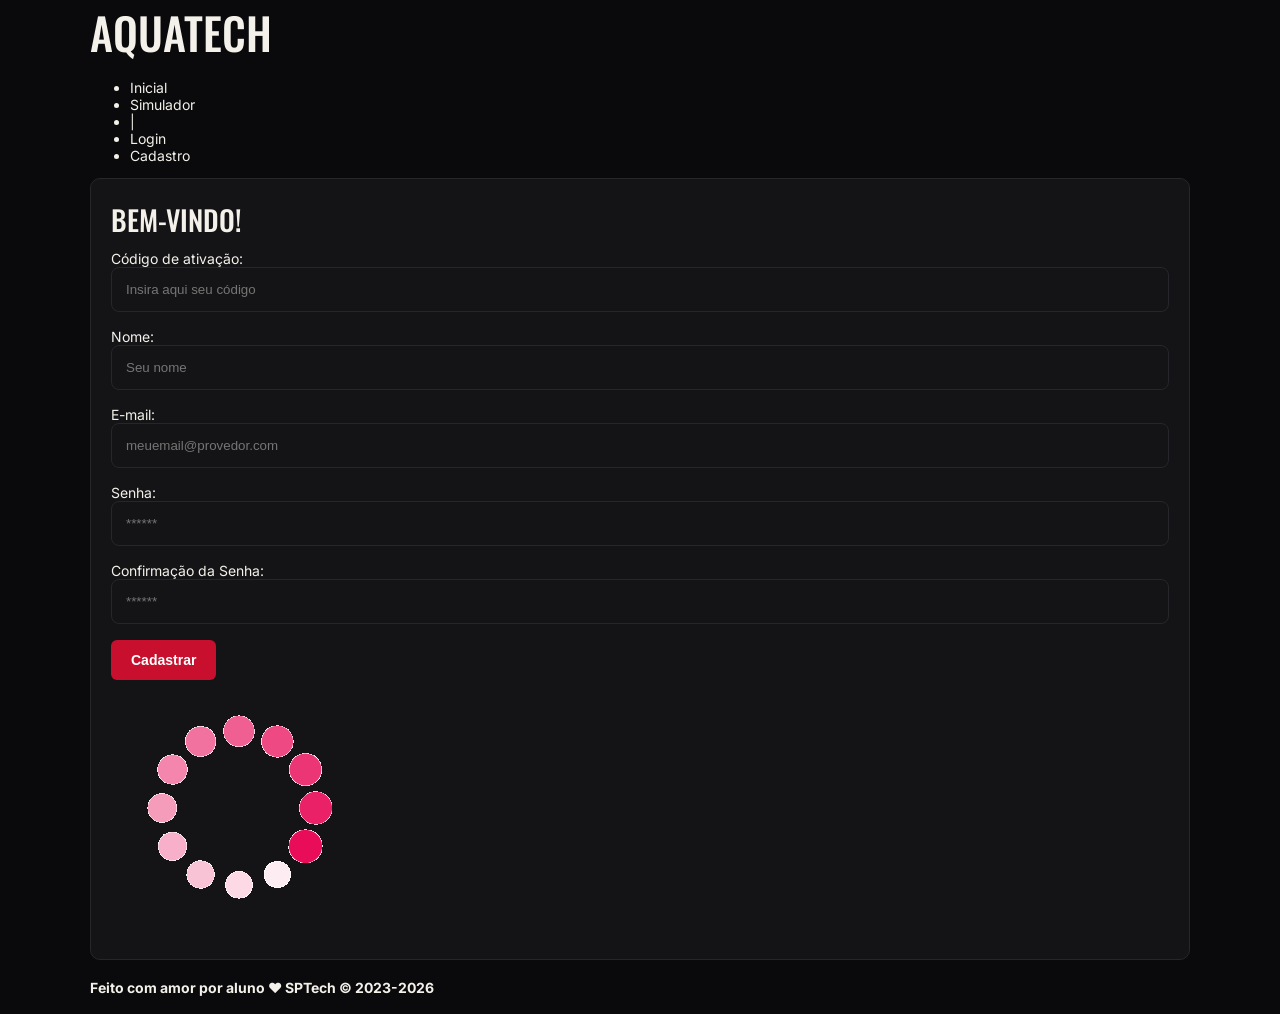
==== web-data-viz/public/cadastro.html @ 77195422 "Primeiro commit" ====
<!DOCTYPE html>
<html lang="pt-br">

<head>
  <meta charset="UTF-8" />
  <meta http-equiv="X-UA-Compatible" content="IE=edge" />
  <meta name="viewport" content="width=device-width, initial-scale=1.0" />

  <title>AquaTech | Cadastro</title>

  <script src="./js/sessao.js"></script>

  <link rel="stylesheet" href="./css/estilo.css" />
  <link rel="icon" href="./assets/icon/favicon2.ico" />
  <link rel="preconnect" href="https://fonts.gstatic.com" />
</head>

<body onload="listar()">
  <!--header inicio-->
  <div class="header">
    <div class="container">
      <h1 class="titulo">AquaTech</h1>
      <ul class="navbar">
        <li>
          <a href="index.html">Inicial</a>
        </li>
        <li>
          <a href="simulador.html">Simulador</a>
        </li>
        <li>|</li>
        <li>
          <a href="login.html">Login</a>
        </li>
        <li class="agora">
          <a href="#">Cadastro</a>
        </li>
      </ul>
    </div>
  </div>
  <!--header fim-->

  <div class="login">
    <div class="alerta_erro">
      <div class="card_erro" id="cardErro">
        <span id="mensagem_erro"></span>
      </div>
    </div>
    <div class="container">
      <div class="card card-cadastro">
        <h2>Bem-vindo!</h2>
        <div class="formulario">
          <!--
                         Para inserir mais um campo, copie uma das inputs abaixo.
                         Assim que inserir vá para o script abaixo.
                     -->
          <div class="campo">
            <span>Código de ativação:</span>
            <input id="codigo_input" type="text" placeholder="Insira aqui seu código" />
          </div>
          <div class="campo">
            <span>Nome:</span>
            <input id="nome_input" type="text" placeholder="Seu nome" />
          </div>
          <div class="campo">
            <span>E-mail:</span>
            <input id="email_input" type="text" placeholder="meuemail@provedor.com" />
          </div>
          <div class="campo">
            <span>Senha:</span>
            <input id="senha_input" type="password" placeholder="******" />
          </div>
          <div class="campo">
            <span>Confirmação da Senha:</span>
            <input id="confirmacao_senha_input" type="password" placeholder="******" />
          </div>
          <button class="botao" onclick="cadastrar()">Cadastrar</button>
        </div>
        <div id="div_aguardar" class="loading-div">
          <img src="./assets/circle-loading.gif" id="loading-gif" />
        </div>

        <div id="div_erros_login"></div>
      </div>
    </div>
  </div>

  <!--footer inicio-->
  <div class="footer">
    <div class="container">
      <h4>Feito com amor por aluno &hearts; SPTech &copy; 2023-2026</h4>
    </div>
  </div>
  <!--footer fim-->
</body>

</html>

<script>

  // Array para armazenar empresas cadastradas para validação de código de ativação 
  let listaEmpresasCadastradas = [];

  function cadastrar() {
    // aguardar();

    //Recupere o valor da nova input pelo nome do id
    // Agora vá para o método fetch logo abaixo
    var nomeVar = nome_input.value;
    var emailVar = email_input.value;
    var senhaVar = senha_input.value;
    var confirmacaoSenhaVar = confirmacao_senha_input.value;
    var codigoVar = codigo_input.value;
    var idEmpresaVincular

    // Verificando se há algum campo em branco
    if (
      nomeVar == "" ||
      emailVar == "" ||
      senhaVar == "" ||
      confirmacaoSenhaVar == "" ||
      codigoVar == ""
    ) {
      cardErro.style.display = "block";
      mensagem_erro.innerHTML =
        "(Mensagem de erro para todos os campos em branco)";

      finalizarAguardar();
      return false;
    } else {
      setInterval(sumirMensagem, 5000);
    }

    // Verificando se o código de ativação é de alguma empresa cadastrada
    for (let i = 0; i < listaEmpresasCadastradas.length; i++) {
      if (listaEmpresasCadastradas[i].codigo_ativacao == codigoVar) {
        idEmpresaVincular = listaEmpresasCadastradas[i].id
        console.log("Código de ativação válido.");
        break;
      } else {
        cardErro.style.display = "block";
        mensagem_erro.innerHTML = "(Mensagem de erro para código inválido)";
        finalizarAguardar();
      }
    }

    // Enviando o valor da nova input
    fetch("/usuarios/cadastrar", {
      method: "POST",
      headers: {
        "Content-Type": "application/json",
      },
      body: JSON.stringify({
        // crie um atributo que recebe o valor recuperado aqui
        // Agora vá para o arquivo routes/usuario.js
        nomeServer: nomeVar,
        emailServer: emailVar,
        senhaServer: senhaVar,
        idEmpresaVincularServer: idEmpresaVincular
      }),
    })
      .then(function (resposta) {
        console.log("resposta: ", resposta);

        if (resposta.ok) {
          cardErro.style.display = "block";

          mensagem_erro.innerHTML =
            "Cadastro realizado com sucesso! Redirecionando para tela de Login...";

          setTimeout(() => {
            window.location = "login.html";
          }, "2000");

          limparFormulario();
          finalizarAguardar();
        } else {
          throw "Houve um erro ao tentar realizar o cadastro!";
        }
      })
      .catch(function (resposta) {
        console.log(`#ERRO: ${resposta}`);
        finalizarAguardar();
      });

    return false;
  }

  // Listando empresas cadastradas 
  function listar() {
    fetch("/empresas/listar", {
      method: "GET",
    })
      .then(function (resposta) {
        resposta.json().then((empresas) => {
          empresas.forEach((empresa) => {
            listaEmpresasCadastradas.push(empresa);

            console.log("listaEmpresasCadastradas")
            console.log(listaEmpresasCadastradas[0].codigo_ativacao)
          });
        });
      })
      .catch(function (resposta) {
        console.log(`#ERRO: ${resposta}`);
      });
  }

  function sumirMensagem() {
    cardErro.style.display = "none";
  }
</script>
---- web-data-viz/public/css/estilo.css ----
@import url('https://fonts.googleapis.com/css2?family=Inter:wght@400;500;600&family=Oswald:wght@500&display=swap');

/* ===== BASE ===== */
* { box-sizing: border-box; }

body {
  margin: 0;
  background: #0a0a0c;
  color: #f4f1ea;
  font-family: 'Inter', sans-serif;
  font-size: 14px;
}

a { color: inherit; text-decoration: none; } /* customização da tag em específico */
p { margin: 0 0 10px; }

h1, h2, h3 {
  margin: 0 0 10px;
  font-family: 'Oswald', sans-serif;
  font-weight: 500;
  text-transform: uppercase;
}
h1 { font-size: 44px; }
h2 { font-size: 28px; }
h3 { font-size: 22px; }

/* ===== CLASSES GENÉRICAS ===== */
.container { width: 90%; max-width: 1100px; margin: 0 auto; }
.vermelho { color: #e0143a; }
.cinza { color: #8b8b93; }
.pequeno { font-size: 12px; }
.centro { text-align: center; }

/* alinha itens lado a lado, um em cada ponta */
.linha { display: flex; justify-content: space-between; align-items: center; gap: 16px; }

/* grades de colunas */
.col2, .col3, .col4 { display: grid; gap: 16px; margin-bottom: 16px; }
.col2 { grid-template-columns: 2fr 1fr; }
.col3 { grid-template-columns: repeat(3, 1fr); }
.col4 { grid-template-columns: repeat(4, 1fr); }

/* caixas */
.card { background: #141417; border: 1px solid #26262b; border-radius: 10px; padding: 20px; }
.destaque { background: #1b0a0f; border-color: #4a0f1a; }
.selecionado { border-color: #c8102e; }

/* botão e formulário */
.botao {
  display: inline-block; padding: 12px 20px;
  background: #c8102e; color: #fff;
  border: 0; border-radius: 6px;
  font-size: 14px; font-weight: 600; cursor: pointer;
}
.botao.borda { background: transparent; border: 1px solid #2d2d33; }

label { display: block; margin-bottom: 8px; font-weight: 500; }
input {
  width: 100%; padding: 14px; margin-bottom: 16px;
  background: #141417; color: #f4f1ea;
  border: 1px solid #26262b; border-radius: 8px;
}
input[type=checkbox] { width: auto; margin-right: 8px; }

/* tabela */
table { width: 100%; border-collapse: collapse; }
th { padding: 10px; background: #18181c; text-align: left; font-size: 11px; font-weight: 400; text-transform: uppercase; color: #8b8b93; }
td { padding: 12px 10px; border-top: 1px solid #26262b; }

/* ===== TELAS DE LOGIN / CADASTRO ===== */
.auth { display: flex; min-height: 100vh; }

.auth-imagem {
  flex: 1.1; padding: 40px;
  display: flex; flex-direction: column; justify-content: space-between;
  background: linear-gradient(to top, #000 0%, rgba(0,0,0,.2) 60%), url('../assets/imgs/hero-academia.jpg') center top / cover;
}
.auth-imagem h1 { font-size: 60px; }

.auth-form { flex: 1; padding: 40px 60px; display: flex; flex-direction: column; justify-content: center; }
.auth-form form { width: 100%; max-width: 460px; margin: 0 auto; }
.auth-form .botao { width: 100%; margin-top: 10px; }

/* ===== TELAS DO SISTEMA ===== */
.topo { padding: 22px 0; border-bottom: 1px solid #1e1e22; }
.menu a { margin-left: 24px; color: #9a9aa2; }
.menu a.ativo { color: #e0143a; font-weight: 600; }

.letra { margin-right: 10px; padding: 4px 10px; background: #2a0b12; border-radius: 4px; color: #e0143a; font-family: 'Oswald', sans-serif; }

.barras { display: flex; align-items: flex-end; justify-content: space-around; height: 120px; }
.barra { width: 40px; background: #c8102e; }

.rodape { margin-top: 40px; padding: 24px 0; border-top: 1px solid #1e1e22; color: #8b8b93; font-size: 12px; }

/* ===== CELULAR ===== */
@media (max-width: 800px) {
  .auth { display: block; }
  .auth-imagem { display: none; }
  .auth-form { padding: 30px 20px; }
  .col2, .col3, .col4 { grid-template-columns: 1fr; }
  .linha { flex-wrap: wrap; }
}
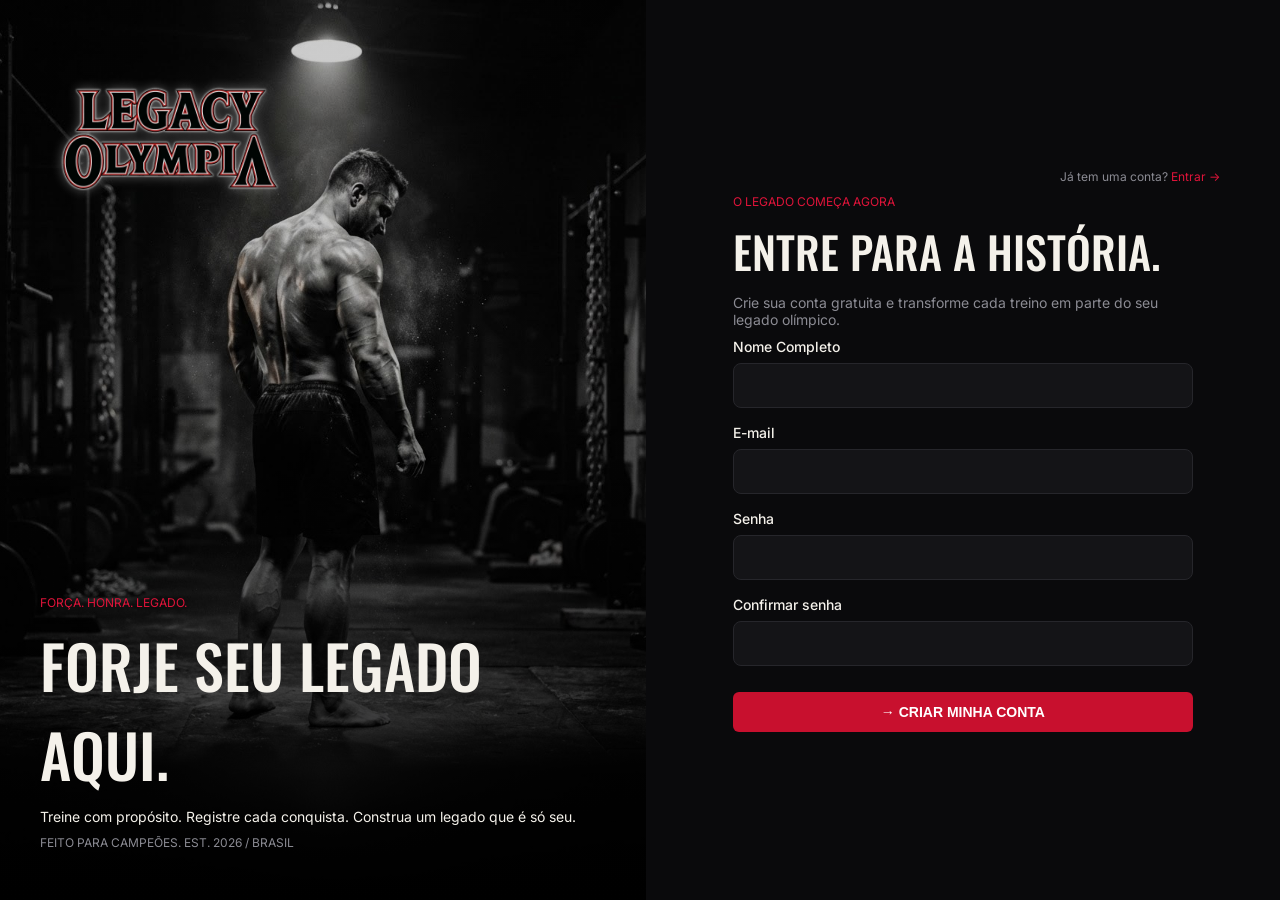
==== commit 23db1e65: "Primeira forma do site" ====
--- a/web-data-viz/public/cadastro.html
+++ b/web-data-viz/public/cadastro.html
@@ -2,210 +2,147 @@
 <html lang="pt-br">
 
 <head>
-  <meta charset="UTF-8" />
-  <meta http-equiv="X-UA-Compatible" content="IE=edge" />
-  <meta name="viewport" content="width=device-width, initial-scale=1.0" />
-
-  <title>AquaTech | Cadastro</title>
-
-  <script src="./js/sessao.js"></script>
-
-  <link rel="stylesheet" href="./css/estilo.css" />
-  <link rel="icon" href="./assets/icon/favicon2.ico" />
-  <link rel="preconnect" href="https://fonts.gstatic.com" />
+  <meta charset="UTF-8">
+  <meta name="viewport" content="width=device-width, initial-scale=1.0">
+  <title>Legacy Olympia | Cadastro</title>
+  <link rel="stylesheet" href="./css/estilo.css">
 </head>
 
-<body onload="listar()">
-  <!--header inicio-->
-  <div class="header">
-    <div class="container">
-      <h1 class="titulo">AquaTech</h1>
-      <ul class="navbar">
-        <li>
-          <a href="index.html">Inicial</a>
-        </li>
-        <li>
-          <a href="simulador.html">Simulador</a>
-        </li>
-        <li>|</li>
-        <li>
-          <a href="login.html">Login</a>
-        </li>
-        <li class="agora">
-          <a href="#">Cadastro</a>
-        </li>
-      </ul>
-    </div>
-  </div>
-  <!--header fim-->
+<body onload="listar(); validar()">
+  <div class="auth">
 
-  <div class="login">
-    <div class="alerta_erro">
-      <div class="card_erro" id="cardErro">
-        <span id="mensagem_erro"></span>
+    <div class="auth-imagem">
+      <img src="./assets/logo-legacy-olympia.png" alt="Legacy Olympia" class="logo">
+      <div>
+        <p class="vermelho pequeno">FORÇA. HONRA. LEGADO.</p>
+        <h1>Forje seu legado aqui.</h1>
+        <p>Treine com propósito. Registre cada conquista. Construa um legado que é só seu.</p>
+        <p class="cinza pequeno">FEITO PARA CAMPEÕES. EST. 2026 / BRASIL</p>
       </div>
     </div>
-    <div class="container">
-      <div class="card card-cadastro">
-        <h2>Bem-vindo!</h2>
-        <div class="formulario">
-          <!--
-                         Para inserir mais um campo, copie uma das inputs abaixo.
-                         Assim que inserir vá para o script abaixo.
-                     -->
-          <div class="campo">
-            <span>Código de ativação:</span>
-            <input id="codigo_input" type="text" placeholder="Insira aqui seu código" />
-          </div>
-          <div class="campo">
-            <span>Nome:</span>
-            <input id="nome_input" type="text" placeholder="Seu nome" />
-          </div>
-          <div class="campo">
-            <span>E-mail:</span>
-            <input id="email_input" type="text" placeholder="meuemail@provedor.com" />
-          </div>
-          <div class="campo">
-            <span>Senha:</span>
-            <input id="senha_input" type="password" placeholder="******" />
-          </div>
-          <div class="campo">
-            <span>Confirmação da Senha:</span>
-            <input id="confirmacao_senha_input" type="password" placeholder="******" />
-          </div>
-          <button class="botao" onclick="cadastrar()">Cadastrar</button>
-        </div>
-        <div id="div_aguardar" class="loading-div">
-          <img src="./assets/circle-loading.gif" id="loading-gif" />
-        </div>
 
-        <div id="div_erros_login"></div>
-      </div>
+    <div class="auth-form">
+      <p class="cinza pequeno" style="text-align: right;">Já tem uma conta? <a href="login.html" class="vermelho">Entrar →</a></p>
+
+      <form onsubmit="return false">
+        <p class="vermelho pequeno">O LEGADO COMEÇA AGORA</p>
+        <h1>Entre para a história.</h1>
+        <p class="cinza">Crie sua conta gratuita e transforme cada treino em parte do seu legado olímpico.</p>
+
+        <!-- <label>Nome completo</label>
+        <input id="nome_input" oninput="validar()" type="text" placeholder="Como você se chama?">
+
+        <label>E-mail</label>
+        <input id="email_input" oninput="validar()" type="text" placeholder="seuemail@exemplo.com">
+
+        <label>Senha</label>
+        <input id="senha_input" oninput="validar()" type="password" placeholder="Crie uma senha segura">
+
+        <label>Confirmar senha</label>
+        <input id="confirmacao_senha_input" oninput="validar()" type="password" placeholder="Repita sua senha"> -->
+
+        <label>Nome Completo</label>
+        <input type="text" id="nome_input">
+
+        <label>E-mail</label>
+        <input type="text" id="email_input">
+
+        <label>Senha</label>
+        <input type="text" id="senha_input">
+
+        <label>Confirmar senha</label>
+        <input type="text" id="confirmacao_senha_input">
+
+        <div id="div_mensagem" class="mensagem"></div>
+
+        <button class="botao" onclick="cadastrar()">→ CRIAR MINHA CONTA</button>
+      </form>
+
     </div>
+
   </div>
-
-  <!--footer inicio-->
-  <div class="footer">
-    <div class="container">
-      <h4>Feito com amor por aluno &hearts; SPTech &copy; 2023-2026</h4>
-    </div>
-  </div>
-  <!--footer fim-->
 </body>
 
 </html>
 
 <script>
+let usuariosCadastrados = [];
 
-  // Array para armazenar empresas cadastradas para validação de código de ativação 
-  let listaEmpresasCadastradas = [];
 
-  function cadastrar() {
-    // aguardar();
+// VERIFICAÇÃO
+// VERIFICAÇÃO
+function campoNull(campos) {
+  for (let i = 0; i < campos.length; i++) {
+    if (campos[i] === "") {
+      return true;
+    }
+  }
+  return false;
+}
 
-    //Recupere o valor da nova input pelo nome do id
-    // Agora vá para o método fetch logo abaixo
-    var nomeVar = nome_input.value;
-    var emailVar = email_input.value;
-    var senhaVar = senha_input.value;
-    var confirmacaoSenhaVar = confirmacao_senha_input.value;
-    var codigoVar = codigo_input.value;
-    var idEmpresaVincular
+function campoInvalid(campos) {
+  const [nome, email, senha, confirmacaoSenha] = campos;
+  
+  return (
+    nome.trim().length < 1 ||
+    (!email.includes("@") || !email.includes(".")) ||
+    senha != confirmacaoSenha
+  );
+}
 
-    // Verificando se há algum campo em branco
-    if (
-      nomeVar == "" ||
-      emailVar == "" ||
-      senhaVar == "" ||
-      confirmacaoSenhaVar == "" ||
-      codigoVar == ""
-    ) {
-      cardErro.style.display = "block";
-      mensagem_erro.innerHTML =
-        "(Mensagem de erro para todos os campos em branco)";
+function validar(campos) {
+  // let mensagem = "";
 
-      finalizarAguardar();
-      return false;
-    } else {
-      setInterval(sumirMensagem, 5000);
-    }
+  // verfica se tem campos nulos
+  if (campoNull(campos)) {
+    div_mensagem.innerHTML = `Todos os campos devem ser preenchidos!`;
+    return false;
+  } 
+  
+  if (campoInvalid(campos)) {
+    div_mensagem.innerHTML = `Campos inválidos!`;
+    return false;
+  }
+  
+}
+// VERIFICAÇÃO
+// VERIFICAÇÃO
 
-    // Verificando se o código de ativação é de alguma empresa cadastrada
-    for (let i = 0; i < listaEmpresasCadastradas.length; i++) {
-      if (listaEmpresasCadastradas[i].codigo_ativacao == codigoVar) {
-        idEmpresaVincular = listaEmpresasCadastradas[i].id
-        console.log("Código de ativação válido.");
-        break;
-      } else {
-        cardErro.style.display = "block";
-        mensagem_erro.innerHTML = "(Mensagem de erro para código inválido)";
-        finalizarAguardar();
-      }
-    }
 
-    // Enviando o valor da nova input
+function cadastrar() {
+  var nomeVar = nome_input.value;
+  var emailVar = email_input.value;
+  var senhaVar = senha_input.value;
+  var confirmacaoSenhaVar = confirmacao_senha_input.value;
+
+  const campos = [nomeVar, emailVar, senhaVar, confirmacaoSenhaVar];
+
+    if (!verificarCampos(campos)) return false;
+
     fetch("/usuarios/cadastrar", {
       method: "POST",
-      headers: {
-        "Content-Type": "application/json",
-      },
+      headers: { "Content-Type": "application/json" },
       body: JSON.stringify({
-        // crie um atributo que recebe o valor recuperado aqui
-        // Agora vá para o arquivo routes/usuario.js
         nomeServer: nomeVar,
         emailServer: emailVar,
-        senhaServer: senhaVar,
-        idEmpresaVincularServer: idEmpresaVincular
-      }),
+        senhaServer: senhaVar
+      })
     })
       .then(function (resposta) {
-        console.log("resposta: ", resposta);
-
         if (resposta.ok) {
-          cardErro.style.display = "block";
-
-          mensagem_erro.innerHTML =
-            "Cadastro realizado com sucesso! Redirecionando para tela de Login...";
-
-          setTimeout(() => {
+          mostrarMensagem("✅ Cadastro realizado com sucesso! Redirecionando para o login...", "ok");
+          setTimeout(function () {
             window.location = "login.html";
-          }, "2000");
-
-          limparFormulario();
-          finalizarAguardar();
+          }, 2000);
         } else {
-          throw "Houve um erro ao tentar realizar o cadastro!";
+          mostrarMensagem("❌ Houve um erro ao tentar realizar o cadastro.", "erro");
         }
       })
-      .catch(function (resposta) {
-        console.log(`#ERRO: ${resposta}`);
-        finalizarAguardar();
-      });
-
-    return false;
-  }
-
-  // Listando empresas cadastradas 
-  function listar() {
-    fetch("/empresas/listar", {
-      method: "GET",
-    })
-      .then(function (resposta) {
-        resposta.json().then((empresas) => {
-          empresas.forEach((empresa) => {
-            listaEmpresasCadastradas.push(empresa);
-
-            console.log("listaEmpresasCadastradas")
-            console.log(listaEmpresasCadastradas[0].codigo_ativacao)
-          });
-        });
-      })
-      .catch(function (resposta) {
-        console.log(`#ERRO: ${resposta}`);
+      .catch(function (erro) {
+        console.log(erro);
+        mostrarMensagem("❌ Não foi possível se conectar ao servidor.", "erro");
       });
   }
 
-  function sumirMensagem() {
-    cardErro.style.display = "none";
-  }
-</script>+  
+</script>
--- a/web-data-viz/public/css/estilo.css
+++ b/web-data-viz/public/css/estilo.css
@@ -11,7 +11,7 @@
   font-size: 14px;
 }
 
-a { color: inherit; text-decoration: none; } /* customização da tag em específico */
+a { color: inherit; text-decoration: none; }
 p { margin: 0 0 10px; }
 
 h1, h2, h3 {
@@ -67,6 +67,10 @@
 th { padding: 10px; background: #18181c; text-align: left; font-size: 11px; font-weight: 400; text-transform: uppercase; color: #8b8b93; }
 td { padding: 12px 10px; border-top: 1px solid #26262b; }
 
+/* ===== LOGO ===== */
+.logo { display: block; width: 260px; max-width: 100%; height: auto; filter: drop-shadow(0 0 1px #fff) drop-shadow(0 0 6px rgba(255,255,255,.35)); }
+.logo-topo { width: auto; height: 56px; }
+
 /* ===== TELAS DE LOGIN / CADASTRO ===== */
 .auth { display: flex; min-height: 100vh; }
 
@@ -80,6 +84,19 @@
 .auth-form { flex: 1; padding: 40px 60px; display: flex; flex-direction: column; justify-content: center; }
 .auth-form form { width: 100%; max-width: 460px; margin: 0 auto; }
 .auth-form .botao { width: 100%; margin-top: 10px; }
+
+/* lista de exigências do cadastro */
+.requisitos { margin-bottom: 16px; padding: 14px 16px; background: #141417; border: 1px solid #26262b; border-radius: 8px; }
+.requisitos.destacar { border-color: #c8102e; }
+.requisitos ul { margin: 0; padding: 0; list-style: none; }
+.requisitos li { padding: 4px 0; font-size: 13px; }
+.requisitos li.ok { color: #f4f1ea; }
+.requisitos li.erro { color: #8b8b93; }
+
+.mensagem { margin-bottom: 8px; font-size: 13px; }
+.mensagem:empty { display: none; }
+.mensagem.ok { color: #3fb76b; }
+.mensagem.erro { color: #e0143a; }
 
 /* ===== TELAS DO SISTEMA ===== */
 .topo { padding: 22px 0; border-bottom: 1px solid #1e1e22; }
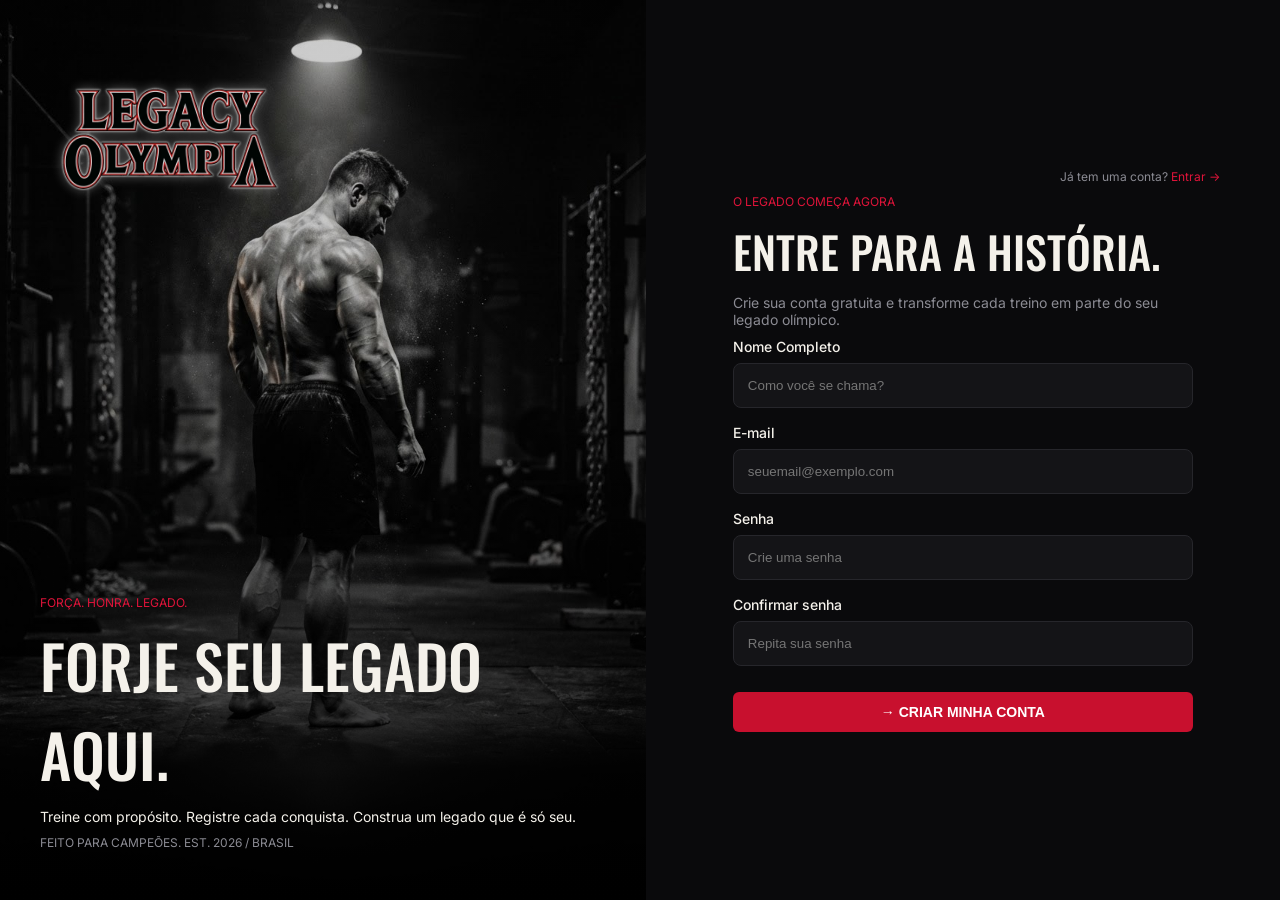
==== commit f4cf72f7: "Concertando a função de cadastrar e logar" ====
--- a/web-data-viz/public/cadastro.html
+++ b/web-data-viz/public/cadastro.html
@@ -8,7 +8,7 @@
   <link rel="stylesheet" href="./css/estilo.css">
 </head>
 
-<body onload="listar(); validar()">
+<body>
   <div class="auth">
 
     <div class="auth-imagem">
@@ -29,33 +29,21 @@
         <h1>Entre para a história.</h1>
         <p class="cinza">Crie sua conta gratuita e transforme cada treino em parte do seu legado olímpico.</p>
 
-        <!-- <label>Nome completo</label>
-        <input id="nome_input" oninput="validar()" type="text" placeholder="Como você se chama?">
+        <label>Nome Completo</label>
+        <input type="text" id="nome_input" placeholder="Como você se chama?">
 
         <label>E-mail</label>
-        <input id="email_input" oninput="validar()" type="text" placeholder="seuemail@exemplo.com">
+        <input type="email" id="email_input" placeholder="seuemail@exemplo.com">
 
         <label>Senha</label>
-        <input id="senha_input" oninput="validar()" type="password" placeholder="Crie uma senha segura">
+        <input type="password" id="senha_input" placeholder="Crie uma senha">
 
         <label>Confirmar senha</label>
-        <input id="confirmacao_senha_input" oninput="validar()" type="password" placeholder="Repita sua senha"> -->
-
-        <label>Nome Completo</label>
-        <input type="text" id="nome_input">
-
-        <label>E-mail</label>
-        <input type="text" id="email_input">
-
-        <label>Senha</label>
-        <input type="text" id="senha_input">
-
-        <label>Confirmar senha</label>
-        <input type="text" id="confirmacao_senha_input">
+        <input type="password" id="confirmacao_senha_input" placeholder="Repita sua senha">
 
         <div id="div_mensagem" class="mensagem"></div>
 
-        <button class="botao" onclick="cadastrar()">→ CRIAR MINHA CONTA</button>
+        <button type="button" class="botao" onclick="cadastrar()">→ CRIAR MINHA CONTA</button>
       </form>
 
     </div>
@@ -66,58 +54,60 @@
 </html>
 
 <script>
-let usuariosCadastrados = [];
+  function mostrarMensagem(texto, tipo) {
+    div_mensagem.innerHTML = texto;
+    div_mensagem.style.color = tipo === "ok" ? "#2ecc71" : "#e74c3c";
+  }
 
-
-// VERIFICAÇÃO
-// VERIFICAÇÃO
-function campoNull(campos) {
-  for (let i = 0; i < campos.length; i++) {
-    if (campos[i] === "") {
-      return true;
+  function campoNull(campos) {
+    for (let i = 0; i < campos.length; i++) {
+      if (campos[i].trim() === "") {
+        return true;
+      }
     }
-  }
-  return false;
-}
-
-function campoInvalid(campos) {
-  const [nome, email, senha, confirmacaoSenha] = campos;
-  
-  return (
-    nome.trim().length < 1 ||
-    (!email.includes("@") || !email.includes(".")) ||
-    senha != confirmacaoSenha
-  );
-}
-
-function validar(campos) {
-  // let mensagem = "";
-
-  // verfica se tem campos nulos
-  if (campoNull(campos)) {
-    div_mensagem.innerHTML = `Todos os campos devem ser preenchidos!`;
-    return false;
-  } 
-  
-  if (campoInvalid(campos)) {
-    div_mensagem.innerHTML = `Campos inválidos!`;
     return false;
   }
-  
-}
-// VERIFICAÇÃO
-// VERIFICAÇÃO
 
+  function validar(campos) {
+    const [nome, email, senha, confirmacaoSenha] = campos;
 
-function cadastrar() {
-  var nomeVar = nome_input.value;
-  var emailVar = email_input.value;
-  var senhaVar = senha_input.value;
-  var confirmacaoSenhaVar = confirmacao_senha_input.value;
+    if (campoNull(campos)) {
+      mostrarMensagem("Todos os campos devem ser preenchidos!", "erro");
+      return false;
+    }
 
-  const campos = [nomeVar, emailVar, senhaVar, confirmacaoSenhaVar];
+    if (nome.trim().length < 2) {
+      mostrarMensagem("Informe um nome válido.", "erro");
+      return false;
+    }
 
-    if (!verificarCampos(campos)) return false;
+    if (!email.includes("@") || !email.includes(".")) {
+      mostrarMensagem("Informe um e-mail válido.", "erro");
+      return false;
+    }
+
+    if (senha.length < 3) {
+      mostrarMensagem("A senha deve ter pelo menos 3 caracteres.", "erro");
+      return false;
+    }
+
+    if (senha !== confirmacaoSenha) {
+      mostrarMensagem("As senhas não coincidem!", "erro");
+      return false;
+    }
+
+    return true;
+  }
+
+  function cadastrar() {
+    var nomeVar = nome_input.value;
+    var emailVar = email_input.value;
+    var senhaVar = senha_input.value;
+    var confirmacaoSenhaVar = confirmacao_senha_input.value;
+
+    const campos = [nomeVar, emailVar, senhaVar, confirmacaoSenhaVar];
+
+    if (!validar(campos)) return false;
 
     fetch("/usuarios/cadastrar", {
       method: "POST",
@@ -134,6 +124,8 @@
           setTimeout(function () {
             window.location = "login.html";
           }, 2000);
+        } else if (resposta.status === 409) {
+          mostrarMensagem("❌ Este e-mail já está cadastrado.", "erro");
         } else {
           mostrarMensagem("❌ Houve um erro ao tentar realizar o cadastro.", "erro");
         }
@@ -143,6 +135,4 @@
         mostrarMensagem("❌ Não foi possível se conectar ao servidor.", "erro");
       });
   }
-
-  
-</script>
+</script>
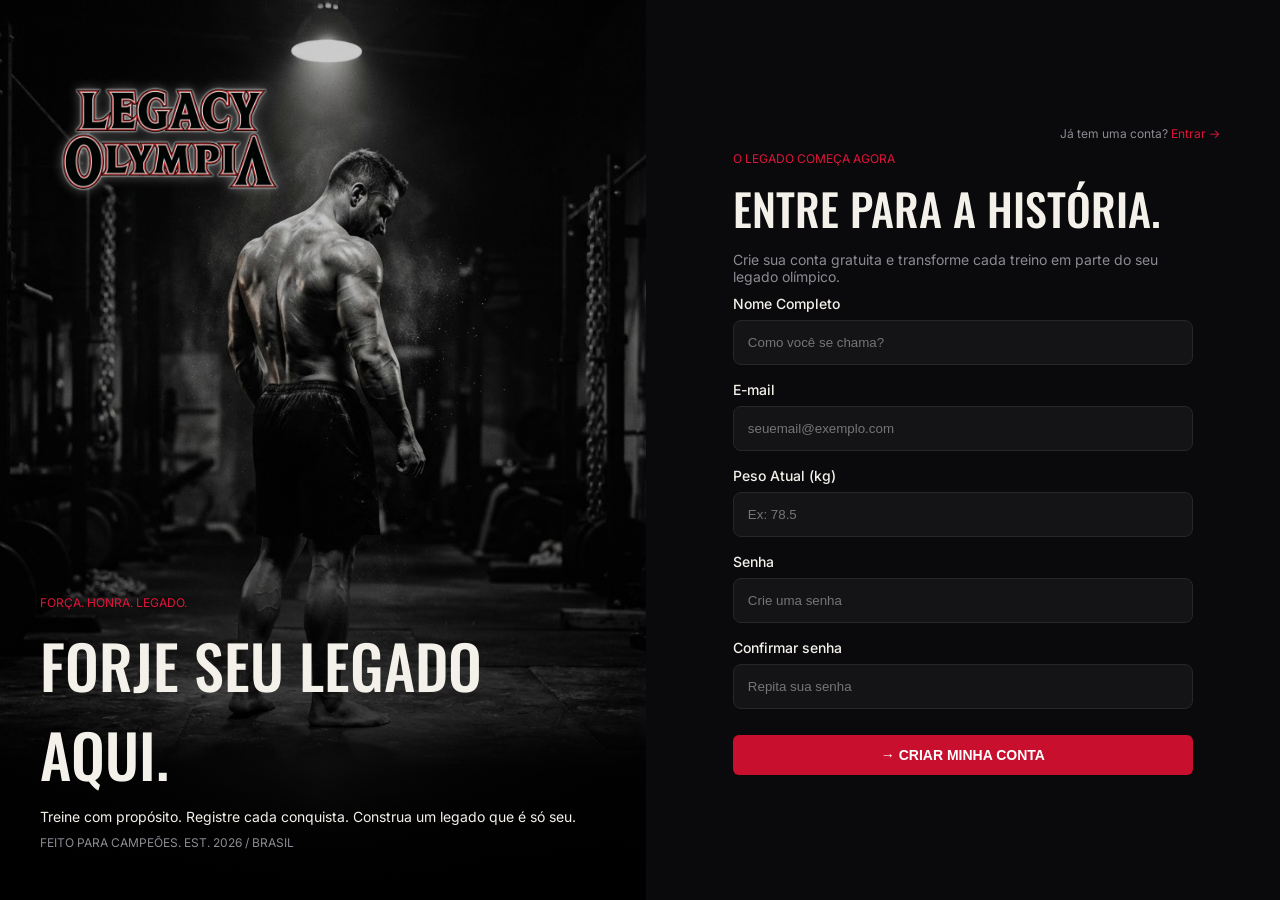
==== commit fef1485a: "corrigindo o processo de cadastro e login" ====
--- a/web-data-viz/public/cadastro.html
+++ b/web-data-viz/public/cadastro.html
@@ -35,6 +35,9 @@
         <label>E-mail</label>
         <input type="email" id="email_input" placeholder="seuemail@exemplo.com">
 
+        <label>Peso Atual (kg)</label>
+        <input type="number" id="peso_input" step="0.1" min="20" max="99.9" placeholder="Ex: 78.5">
+
         <label>Senha</label>
         <input type="password" id="senha_input" placeholder="Crie uma senha">
 
@@ -60,7 +63,7 @@
   }
 
   function campoNull(campos) {
-    for (let i = 0; i < campos.length; i++) {
+    for (var i = 0; i < campos.length; i++) {
       if (campos[i].trim() === "") {
         return true;
       }
@@ -69,7 +72,11 @@
   }
 
   function validar(campos) {
-    const [nome, email, senha, confirmacaoSenha] = campos;
+    var nome = campos[0];
+    var email = campos[1];
+    var peso = Number(campos[2]);
+    var senha = campos[3];
+    var confirmacaoSenha = campos[4];
 
     if (campoNull(campos)) {
       mostrarMensagem("Todos os campos devem ser preenchidos!", "erro");
@@ -81,8 +88,13 @@
       return false;
     }
 
-    if (!email.includes("@") || !email.includes(".")) {
-      mostrarMensagem("Informe um e-mail válido.", "erro");
+    if (!email.includes("@") || !email.includes(".com")) {
+      mostrarMensagem("Informe um e-mail válido (ex: nome@email.com).", "erro");
+      return false;
+    }
+
+    if (isNaN(peso) || peso <= 0 || peso >= 100) {
+      mostrarMensagem("Informe um peso válido entre 1 e 99.9 kg.", "erro");
       return false;
     }
 
@@ -102,10 +114,11 @@
   function cadastrar() {
     var nomeVar = nome_input.value;
     var emailVar = email_input.value;
+    var pesoVar = peso_input.value;
     var senhaVar = senha_input.value;
     var confirmacaoSenhaVar = confirmacao_senha_input.value;
 
-    const campos = [nomeVar, emailVar, senhaVar, confirmacaoSenhaVar];
+    var campos = [nomeVar, emailVar, pesoVar, senhaVar, confirmacaoSenhaVar];
 
     if (!validar(campos)) return false;
 
@@ -115,6 +128,7 @@
       body: JSON.stringify({
         nomeServer: nomeVar,
         emailServer: emailVar,
+        pesoServer: Number(pesoVar),
         senhaServer: senhaVar
       })
     })
